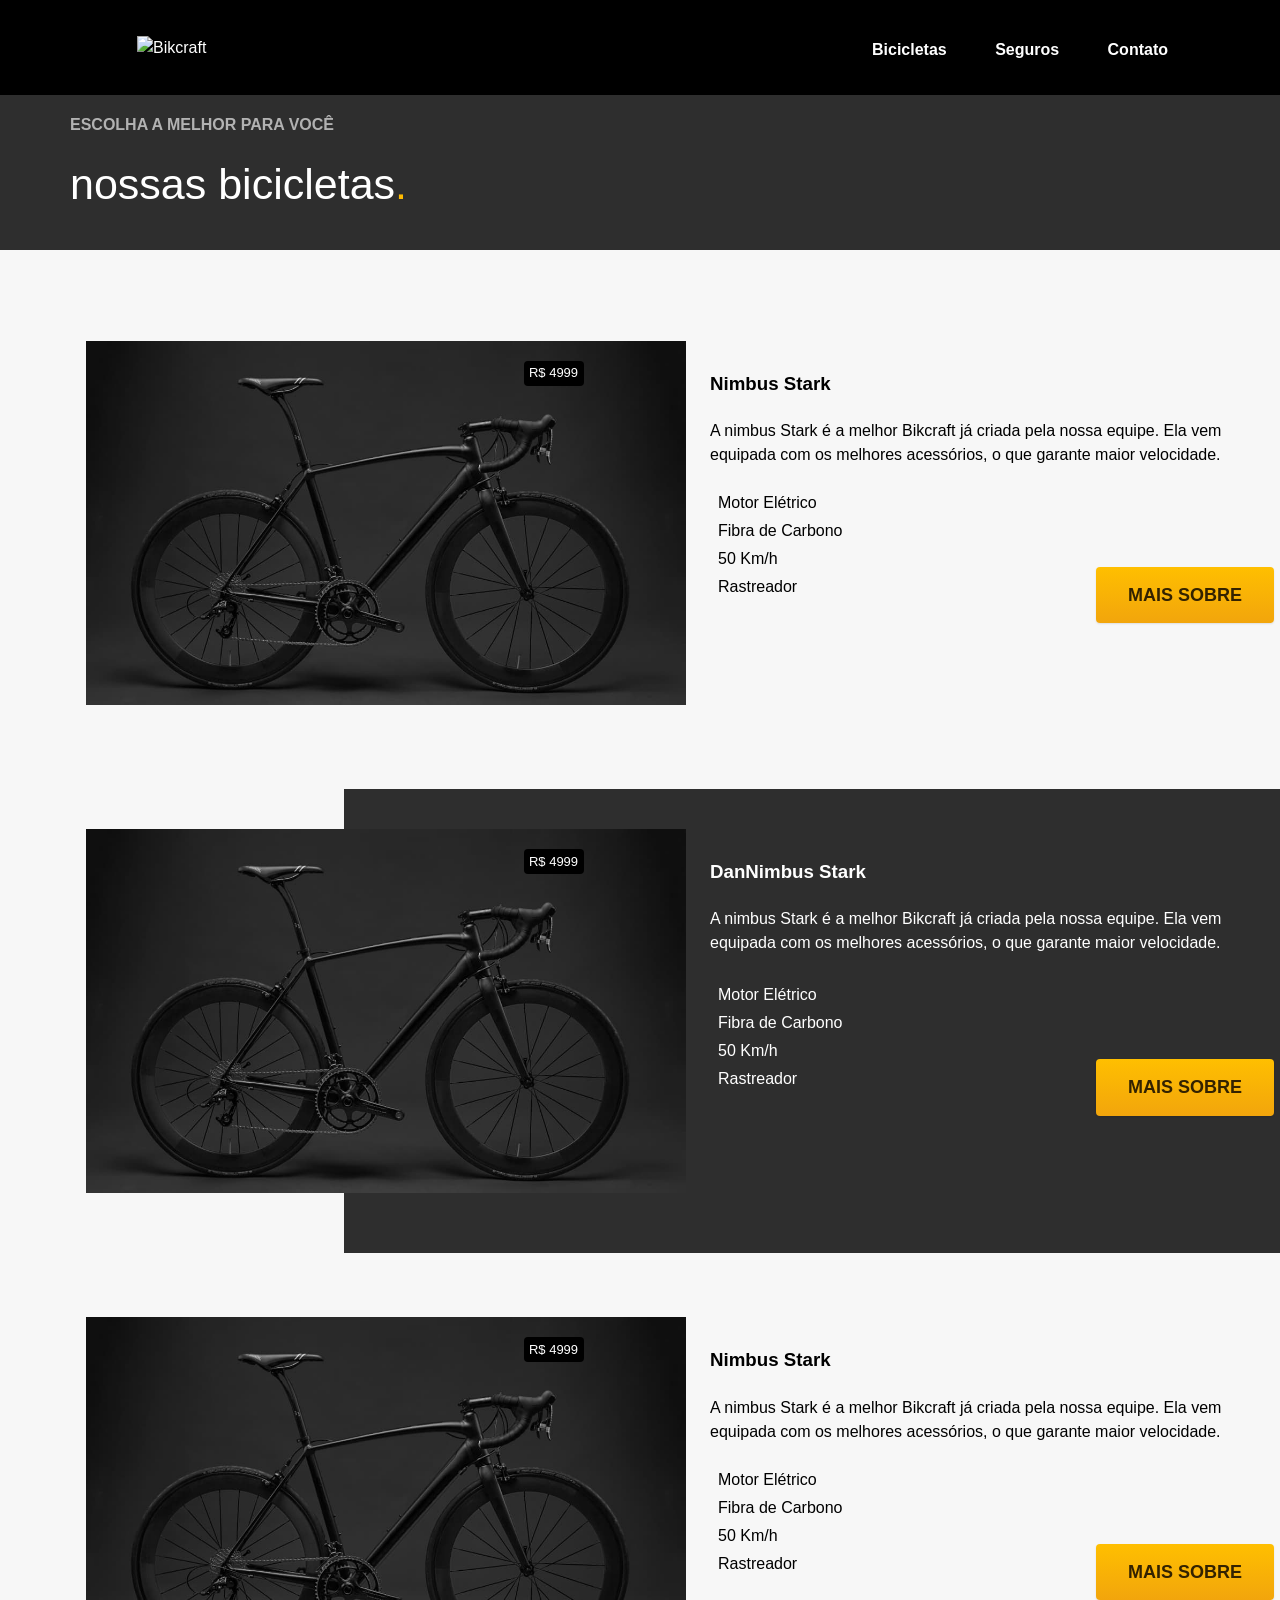
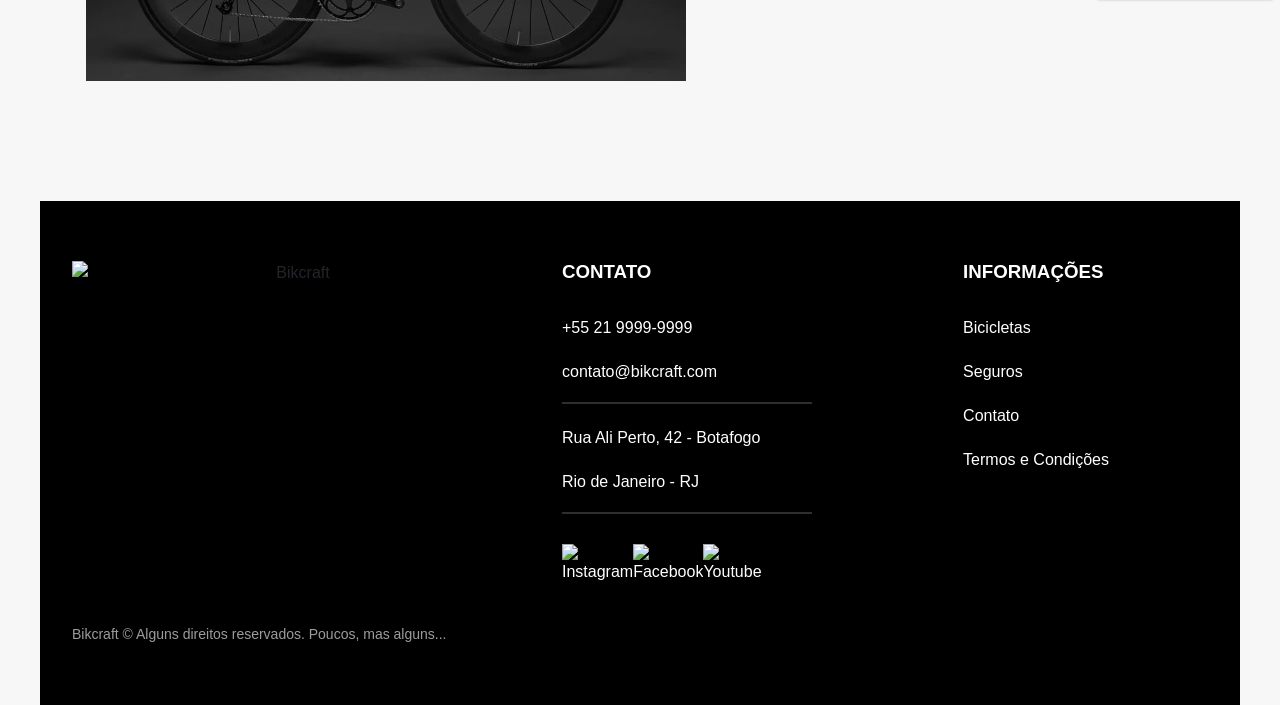
==== bicicletas.html @ af9d8664 "first commit" ====
<!DOCTYPE html>
<html lang="pt-br">

<head>
    <title>Bicicletas</title>

    <meta charset="utf-8">
    <meta name="viewport" content="width=device-width, initial-scale=1">
    <link href="https://cdn.jsdelivr.net/npm/bootstrap@5.3.0-alpha3/dist/css/bootstrap.min.css" rel="stylesheet"
        integrity="sha384-KK94CHFLLe+nY2dmCWGMq91rCGa5gtU4mk92HdvYe+M/SXH301p5ILy+dN9+nJOZ" crossorigin="anonymous">
    <link rel="stylesheet" href="assets/styles/bikcraft.css">
</head>



<body id="contato" class="body2">

    <div class="container containter-header">

        <header class="row header header-bg ">

            <div class="row col-6 logo col-sm-12 col-md-8 col-lg-4 header container-img">
                <a href="./">
                    <img class="logo col-sm-12 col-md-8 col-lg-4"
                        src="https://www.origamid.com/projetos/bikcraft/img/bikcraft.svg" alt="Bikcraft">
                </a>
            </div>

            <ul class="ul-header">
                <li><a href="./bicicletas.html">Bicicletas</a></li>
                <li><a href="#">Seguros</a></li>
                <li><a href="./contato.html">Contato</a></li>
            </ul>

        </header>
    </div>


    <main>
        <div class="container titulo-bg titulo-ttl container-bike">
            <section class="row">

                <div class="titulo col-4 containerTitle">

                    <p class="col-sm-12 col-md-4 col-lg-12 font-2-1-b cor5 text-init">ESCOLHA A MELHOR PARA VOCÊ</p>

                    <h1 class="font-1-xx1 cor-0">nossas bicicletas<span class="cor-p1">.</span></h1>

                </div>
            </section>
        </div>


        <div class="contato-container">

            <section class="bikes">

                <div class="images-products">
                    <img class="img.bike" src="./assets/images/nimbus.jpg" alt="">
                    <div class="price">R$ 4999</div>
                </div>

            </section>

            <section class="product-description">
                <div></div>
                <div class="desc">
                    <h3 class="h3-ttl">Nimbus Stark</h3>
                    <p class="description"> A nimbus Stark é a melhor Bikcraft já criada pela nossa equipe. Ela vem equipada com os melhores
                        acessórios, o que garante maior velocidade.</p>
                </div>

                <form class="sobre" action="">
                <ul class="font-2-m cor-5 col-10 itens">
                   
                    <li class="li-desc">Motor Elétrico</li>
                    <li class="li-desc">Fibra de Carbono</li>
                    <li class="li-desc">50 Km/h</li>
                    <li class="li-desc">Rastreador</li>
                </ul>
                </form>
                
                <button class="botao col-12 btn-sobre">MAIS SOBRE</button>
            </section>


        </div>


        <div class="contato-container">
        <div class="bicicletas-bg">
            <section class="bikes">
                        

                <div class="images-products">
                    <img class="img.bike" src="./assets/images/nimbus.jpg" alt="">
                    <div class="price">R$ 4999</div>
                </div>

            </section>

            <section class="product-description">

                <div></div>
                <div class="desc">
                    <h3 class="h3-ttl2">DanNimbus Stark</h3>
                    <p class="description2"> A nimbus Stark é a melhor Bikcraft já criada pela nossa equipe. Ela vem equipada com os melhores
                        acessórios, o que garante maior velocidade.</p>
                </div>

                <form class="sobre">
                <ul class="font-2-m cor-5 col-10 itens">
                   
                    <li class="">Motor Elétrico</li>
                    <li class="">Fibra de Carbono</li>
                    <li class="">50 Km/h</li>
                    <li class="">Rastreador</li>
                    
                </ul>
                </form>
                <button class="botao col-12 btn-sobre">MAIS SOBRE</button>
        
         </section>
    </div> 

        </div>


        <div class="contato-container">

            <section class="bikes">

                <div class="images-products">
                    <img class="img.bike" src="./assets/images/nimbus.jpg" alt="">
                    <div class="price">R$ 4999</div>
                </div>

            </section>

            <section class="product-description">
                <div></div>
                <div class="desc">
                    <h3 class="h3-ttl">Nimbus Stark</h3>
                    <p class="description"> A nimbus Stark é a melhor Bikcraft já criada pela nossa equipe. Ela vem equipada com os melhores
                        acessórios, o que garante maior velocidade.</p>
                </div>

                <form class="sobre" action="">
                <ul class="font-2-m cor-5 col-10 itens">
                   
                    <li class="li-desc">Motor Elétrico</li>
                    <li class="li-desc">Fibra de Carbono</li>
                    <li class="li-desc">50 Km/h</li>
                    <li class="li-desc">Rastreador</li>
                </ul>
                </form>
                
                <button class="botao col-12 btn-sobre">MAIS SOBRE</button>
            </section>


        </div>



    </main>

    <footer class="footer-bg container text-center">
        <div class="footer row align-items-start ">

            <div class="col logo-footer">
                <img src="https://www.origamid.com/projetos/bikcraft/img/bikcraft.svg" alt="Bikcraft">
            </div>

            <div class="footer-contato col-8">
                <h3 class="font-2-l-b cor-0 col-1">CONTATO</h3>
                <ul class="font-2-m cor-5 col-10 contatos">
                    <li class="li-footer"><a href="tel:+552199999999" class="a-footer">+55 21 9999-9999</a></li>
                    <li class="li-footer"><a href="mailto:contato@bikcraft.com"
                            class="a-footer">contato@bikcraft.com</a></li>
                    <section class="separador"></section>
                    <li class="a-footer">Rua Ali Perto, 42 - Botafogo</li>
                    <li class="li-footer a-footer">Rio de Janeiro - RJ</li>
                    <section class="separador"></section>
                </ul>


                <div class="footer-redes">

                    <a href="./">
                        <img src="https://www.origamid.com/projetos/bikcraft/img/redes/instagram-p.svg" alt="Instagram">
                    </a>
                    <a href="./">
                        <img src="https://www.origamid.com/projetos/bikcraft/img/redes/facebook-p.svg" alt="Facebook">
                    </a>
                    <a href="./">
                        <img src="https://www.origamid.com/projetos/bikcraft/img/redes/youtube-p.svg" alt="Youtube">
                    </a>
                </div>

            </div>


            <div class="footer-informacoes col-8">
                <h3 class="font-2-l-b cor-0 col-1">INFORMAÇÕES</h3>
                <nav>
                    <ul class="font-1-m cor-5 ul-vert contatos">
                        <li class="li-footer"><a href="./bicicletas.html" class="a-footer">Bicicletas</a></li>
                        <li class="li-footer"><a href="./seguros.html" class="a-footer">Seguros</a></li>
                        <li class="li-footer"><a href="./contato.html" class="a-footer">Contato</a></li>
                        <li class="li-footer"><a href="./termos.html" class="a-footer">Termos e Condições</a></li>
                    </ul>
                </nav>
            </div>
            <p class="footer-copy font-2-m cor-6">Bikcraft © Alguns direitos reservados. Poucos, mas alguns...</p>
        </div>
    </footer>


    <script src="https://cdn.jsdelivr.net/npm/bootstrap@5.3.0-alpha3/dist/js/bootstrap.bundle.min.js"
        integrity="sha384-ENjdO4Dr2bkBIFxQpeoTz1HIcje39Wm4jDKdf19U8gI4ddQ3GYNS7NTKfAdVQSZe"
        crossorigin="anonymous"></script>
</body>
<script src="./assets/scripts/main.js"></script>

</html>
---- assets/styles/bikcraft.css ----
:root {
    --black: #000;
    --text-1: #fff;
    --text-2: #b2b2b2;
    --btn-background-color-1: #FBB803;
    --btn-color-1: #000;
    --cor-0: #ffffff;
    --cor-1: #f7f7f7;
    --cor-2: #ededed;
    --cor-3: #dedede;
    --cor-4: #cccccc;
    --cor-5: #b2b2b2;
    --cor-6: #9c9c9c;
    --cor-7: #717171;
    --cor-8: #595959;
    --cor-9: #404040;
    --cor-10: #2e2e2e;
    --cor-11: #111111;
    --cor-12: #000000;
    --cor-p1: #ffbb00;
    --cor-p2: #e4a30b;
    --cor-p3: #a66f00;
    --cor-p4: #664400;
    --cor-p5: #332200;

}

 
* {
    box-sizing: border-box;
    font-family: 'Inter', sans-serif;
    margin: 0;
}

body {
    display: flexbox;
    justify-content: center;
    box-sizing: border-box;
    margin: none;
    padding: none;
    background: linear-gradient(var(--cor-10) 600px, var(--cor-1) 0px);
}

.body2 {
    display: flexbox;
    justify-content: center;
    box-sizing: border-box;
    margin: none;
    padding: none;
    background: linear-gradient(var(--cor-10) 250px, var(--cor-1) 0px);

}


h1, h2, h3, h4, h5, h6, span, p {
    color: var(--text-1);
}

h1 {
    margin-block-end: 0 !important;
    margin-block-start: 0 !important;
    font-size: 43px;
}

h2 {
    display: block;
    font-size: 1.5rem;
    margin-block-start: 0.83em;
    margin-block-end: 0.83em;
    margin-inline-start: 0px;
    margin-inline-end: 0px;
    font-weight: bold;
    color: var(--text-1) !important;
}

h3 {
    display: block;
    font-size: 1.17rem !important;
    margin-block-start: 1em;
    margin-block-end: 1em;
    margin-inline-start: 0px;
    margin-inline-end: 0px;
        font-weight: bold;
}

h6 {
    font-size: 16px;
    margin-block-start: 0 !important;
    margin-top: 16px !important;
    margin-bottom: 20px;
    line-height: 22px;
}

p {
    display: block;
    margin-block-start: 1em;
    margin-block-end: 1em;
    margin-inline-start: 0px;
    margin-inline-end: 0px;
}
/* 
.font-1-xxl {
    
     color: var(--black) !important;
     font: 600 4rem/1.125 "Poppins", sans-serif !important;
    } */

.container {
   /*  display: block; */
    justify-content: space-between;
   /*   background-color: var(--black); */
    box-sizing: border-box;
    max-width: 1200px;
/*     padding-left: 20px;
    padding-right: 20px; */
/*     margin-left: 5px !important;
    margin-right: 5px !important; */
  /*    border: solid 1px pink; */
/*      border: solid 1px red; */
}

.container-img {
    background-color: var(--black);
    box-sizing: border-box;
    max-width: 0;
    padding-left: 20px;
    padding-right: 20px;
    margin-left: 5px !important;
    margin-right: 5px !important;
 /*     border: solid 1px pink; */
    
}

.header-bg {
    display: flex !important;
    width: 100vw !important;
    background-color: var(--color-12);
   
}

.containter-header {
    display: flex;
    justify-content: space-between;
    max-width: 100vw !important;
    margin-right: none;
}


header {
    display: block !important;
    flex-wrap: wrap;
    gap: 20px;
    justify-content: space-between;
    align-items: center;
    background-color: var(--black) !important;
    height: 95px;
    padding: 20px 0 20px 0 !important;
    max-width: 100vw !important;
}


img {
    display: block !important;
    justify-content: left;
    max-width: 100%;
    height: auto;
    margin: none;
    padding: 0;

}

.logo {
    margin-left: 100px;
}

.ul-header {
    display: flex;
    flex-direction: inline;
    justify-content: space-between;
    width: 320px;
    margin-right: 100px;
    font-weight: bold;
}



ul {
    display: flex;
    flex-direction: row;
    width: 320px;
    margin-right: 10px;
}

li {    
    list-style-type: none;
    font-size: 16px;
    cursor: pointer; 
    font-weight: none;   
    color: var(--text-1);  
/*     border: 1px solid red; */
    margin: 4px 0 0 0;
}

a {
    text-decoration: none;
    color: var(--text-1);
    font-weight: none;
}

.text-muted {
    color: var(--text-2);
}



.btn-active {
    background-color: var(--btn-background-color-1);
    cursor: pointer;
    color: var(--black);
    width: 180px;
    height: 44px;
    border: none;
    border-radius: 4px;
    font-weight: 600;
    text-transform: uppercase;
    box-shadow: 0 1px 2px rgba(0, 0, 0, 0.1);
    font-size: 1rem;
}

.content {
    display: flex;
    flex-direction: row;
    justify-content: space-between;
    margin-top: 20px;
}

.col-6 {
    max-width: 440px;    
}

.p-t-120 {
    padding-top: 120px;
}


.text-yellow {
    color: var(--btn-background-color-1);
}

.img-banner {
    width: 440px;
    z-index: 5;
    position: relative;
}

.abs {
    position: absolute;
    bottom: 30px;
    right: 30px;
    z-index: 6;
}


.containerTitle {
    display: block !important; 
     box-sizing: border-box;
    padding: 0 0vw;
    margin-left: 30px !important;
   
}


.text-init {
    display: flex !important;
    justify-content: column !important;

    padding: 2vh 0;
    color: var(--cor-5);
    font-weight: bold;
    
  
}

.titulo p {
    margin-bottom: 4px;
}



.contato-container {
    display:flex;
    justify-content: center;
    width: 100%;
    margin-top: 24px !important;
    padding: 0;
    
}

section {
    
 /*    border: 1px solid red; */
    display: block;
}

.dados {
    display: flex;
    justify-content: space-between;
    
}

.contato-dados {
    display: block;
    justify-content: center;
    margin-left: 2vw;
    width: 380px;
    border-radius: 5px 0 0 5px;
    background: var(--cor-12) url(../../img/dec/bottom-left.svg) no-repeat bottom 20px left 20px;
    padding: 00px;
    box-shadow: 0 1px 2px rgba(0, 0, 0, 0.1);
    
}

.contato-dados h2 {
    
    margin-bottom: 60px;
}


.contato-endereco {
    width: 60%;
    margin-bottom: 32px;
    padding-left: 28px;
    background: url(../../img/icones/local.svg) no-repeat 0px 2px;
}

/* .contato-endereco p {
    margin-bottom: 8px;
} */

.contato-redes {
    display: flex;
    gap: 32px;
    padding-left: 28px;
    margin-top: 36px;
}

.contato-formulario {
    display: block;
    justify-content: center;
    margin: 0 30px 0 0 ;
/*     float: right; */

    width: 800px;
   
    border-radius: 0 5px 5px 0;
    background: var(--cor-0) url(../../img/dec/bottom-right.svg) no-repeat bottom 20px right 20px;
}

.contato-dados, .contato-formulario {
    padding: 60px;
    box-shadow: 0 1px 2px rgba(0, 0, 0, 0.1);
}

/* .form label {
    display: block;
    font: 400 1rem/1.5 "Poppins", sans-serif;
    margin-bottom: 4px;
} */

label {
    cursor: default;
}

.form {
    display: grid;
    grid-template-columns: 1fr 1fr;
    gap: 20px;
}
.form input[type="text"], .form input[type="email"], .form textarea {
    font: 400 1rem/1.5 "Roboto", sans-serif;
    background: var(--cor-1);
    border: 1px solid var(--cor-2);
    padding: 12px;
    border-radius: 4px;
    width: 100%;
    box-sizing: border-box;
    display: block;
    margin: 12px 0 12px 0;
}

.input2 {
    display: grid;
    justify-content: column;
    width: 100%;
    font: 400 1rem/1.5 "Roboto", sans-serif;
    background: var(--cor-1);
    border: 1px solid var(--cor-2);
    padding: 12px;
    border-radius: 4px;
    margin: 12px 0 12px 0;
}

.input3 {
    display: grid;
    justify-content: column;
    width: 100%;
    font: 400 1rem/1.5 "Roboto", sans-serif;
    background: var(--cor-1);
    border: 1px solid var(--cor-2);
    padding: 12px;
    border-radius: 4px;
    margin: 12px 0 12px 0;
}

.input-short {
    display: grid;
    justify-content: inline-block;
}

.input-long {
    display: block;
    width: 100%;
}

.input-line {
    display: block;
}


/* .input-email {
    display: inline-block;
    width: 580px;
    position: absolute;
} */

/* .email-input {

}

.input-message {
    display: inline-block;
}
 */

/* input {
    writing-mode: horizontal-tb !important;
    text-rendering: auto;
    color: fieldtext;
    letter-spacing: normal;
    word-spacing: normal;
    line-height: normal;
    text-transform: none;
    text-indent: 0px;
    text-shadow: none;
    display: inline-block;
    text-align: start;
    appearance: auto;
    -webkit-rtl-ordering: logical;
    cursor: text;
    background-color: field;
    margin: 0em;
    padding: 1px 2px;
    border-width: 2px;
    border-style: inset;
    border-color: -internal-light-dark(rgb(118, 118, 118), rgb(133, 133, 133));
    border-image: initial;
} */

/* .form label {
    display: block;
    font: 400 1rem/1.5 "Poppins", sans-serif;
    margin-bottom: 4px;
} */

.form .col-2 {
    grid-column: span 2;
}

.botao {
    display: inline-block;
    padding: 16px 32px;
    background: linear-gradient(#ffbf00, #f2a50c);
    border-radius: 4px;
    box-shadow: 0 1px 2px rgba(0, 0, 0, 0.1);
    text-transform: uppercase;
    color: var(--cor-p5);
    font: 600 1.125rem/1.35 "Poppins", sans-serif;
    max-width: max-content;
    border: none;
    cursor: pointer;
    margin-top: 24px;
}


.container-lojas {

    
    width: 100vw;
    background-color: white;
}

.titulo2{
    margin: 20px;
}

.lojas {
    display: grid;
    grid-template-columns: 1fr 1fr;
    gap: 0 40px;
    padding-top: 120px;
    padding-bottom: 120px;
}

.lojas h2 {
    grid-column: 1/-1;
    margin-bottom: 60px;
}

.info-loja{
    color: var(--cor-11);
}

.lojas-item {
    border-radius: 4px;
    background: var(--cor-0);
    box-shadow: 0 1px 2px rgba(0, 0, 0, 0.1);
    margin: 0 20px;

}

.lojas img {
    border-radius: 4px 4px 0 0;
}


.lojas-conteudo {
    display: grid;
    grid-template-columns: 1fr 1fr;
    gap: 32px 16px;
    padding: 32px;
}

.lojas-conteudo h3, .lojas-tempo, .loja-dados {
    grid-column: 1/-1;
    color: var(--cor-11);
}

h1, h2, h3, h4, ul, p, blockquote, dd {
    margin: 0px;
}

.lojas-dados {
    display: grid;
    gap: 8px;
    border-left: 2px solid var(--cor-2);
    padding-left: 12px;
    color: var(--cor-8);
}

.lojas-tempo {
    display: flex;
    align-items: center;
    gap: 8px;
}

.lojas-item {
    border-radius: 4px;
    background: var(--cor-0);
    box-shadow: 0 1px 2px rgba(0, 0, 0, 0.1);
}

address {
    display: block;
    font-style: italic;
}

.contato-meios a {
    display: block;
    max-width: max-content;
    margin-bottom: 8px;
    padding-left: 28px;
}

.cor-p1 {
    color: var(--cor-p1);
}


.font-2-s {
    font: 400 1rem/1.5 "Roboto", sans-serif;
    color: var(--black) !important;
}
















.footer {
    display: grid;
    grid-template-columns: 3fr 5fr 4fr;
    gap: 40px;
    padding-top: 60px;
    padding-bottom: 60px;
    margin-top: 60px;
}

.footer-bg {
    background-color: var(--cor-12);
}

.footer-contato, .ul-vert, .footer-informacoes {
    display: flex;
    flex-direction: column;
 
}

.contatos {
    display: flex;
    flex-direction: column;
    justify-content: left;
    padding-top: 12px;
    padding-left: 0px;
    padding-bottom: 12px;
    margin: 0;
    max-width: 180px;

}

.footer-redes {
    display: flex;
    justify-content: space-between;
    width: 175px;
}

.li-footer {
    margin: 20px 0 0 0;
    padding: 0px;

}

.a-footer {
    display: flex;
    justify-content: left;
    align-items: left;
    width: 230px;
}

.separador {
    width: 250px;
    height: 2px;
    background-color: var(--cor-10);
    margin: 18px 0;
}

.footer-copy {
    display: flex;
    width: 450px;
    margin-left: 20px;

/*         grid-column: 1/-1;
        margin-top: 40px; */

    color: var(--cor-6);
    font-size: 14px;

    }

.logo-footer {
    margin-left: 20px;
}





.product-description {
    display: grid;

    grid-template-columns: 1fr 1fr;
    justify-content: column;
    align-content: start;
/*     border: 1px solid pink; */
    height: 300px;
    margin: 60px 120px 0 0;
}

.bikes {
    display: flex;
    grid-template-columns: 1fr 1fr;
    gap: 40px;
    padding-top: 40px;
    padding-bottom: 60px;
    justify-content: column;

/*     display: flex;
    align-items: center;
    margin-bottom: 60px; */
 /*    justify-content: space-between; */
/*  border: solid 1px red;
 */
}

.desc {


 /*    justify-content: space-between; */
/*  border: solid 1px red;  */
}

.images-products {
    display: flex;
    justify-content: center;
    width: 600px;
    margin-left: 150px;


}



img.bike {
    display: flex;
    justify-content: center;

    position: relative;
}

.price {
    display: flex;
    position: absolute;
    justify-content: center;  
    align-items: center;  
    width: 60px;
    height: 25px;
    background-color: var(--black);
    color: var(--text1);
    margin-top: 20px;
    margin-left: 335px;
    border-radius: 4px;
    color: var(--text-1);
    font-size: 13px;
    

}

.itens{
    display: grid;
    justify-content: column;
    align-items: column;
/*     border: solid 1px yellow; */ 
    width: 600px;
    position: absolute;
    color: var(--black) !important;
}

.description {
    display: flex;
    width: 40vw;
    margin: 24px 0px 24px 24px;
/*     border: solid 1px red; */
    color: var(--black) !important;
    margin-bottom: 20px;
}

.h3-ttl {
    display: flex;
    width: 40vw;
    margin: 12px 0 6px 24px;
    color: var(--black) !important;
}

.description2 {
    display: flex;
    width: 40vw;
    margin: 24px 0px 24px 24px;
/*     border: solid 1px red; */
    color: var(--text-1) !important;
}

.h3-ttl2 {
    display: flex;
    width: 40vw;
    margin: 12px 0 6px 24px;
    color: var(--text-1) !important;
}

.li-desc {
    display: block;
/*     border: solid 1px blue; */
    margin: 4px 0 0 0;
    width: 200px;
    color: var(--black) !important;
},


.sobre {
    display: flex;
    justify-content: column;
    margin-top: 140px;

}

.btn-sobre {
    display: flex;
    flex-direction: row;
    justify-content: flex-end;
    margin-left: 410px;
    margin-top: 80px;

    position: relative;
}

.container-bike {
    margin-bottom: 90px;
    

}

.bicicletas-bg {
    display: flex;
    background: linear-gradient(to left, var(--cor-10)   1000px, var(--cor-1) 0px);
}
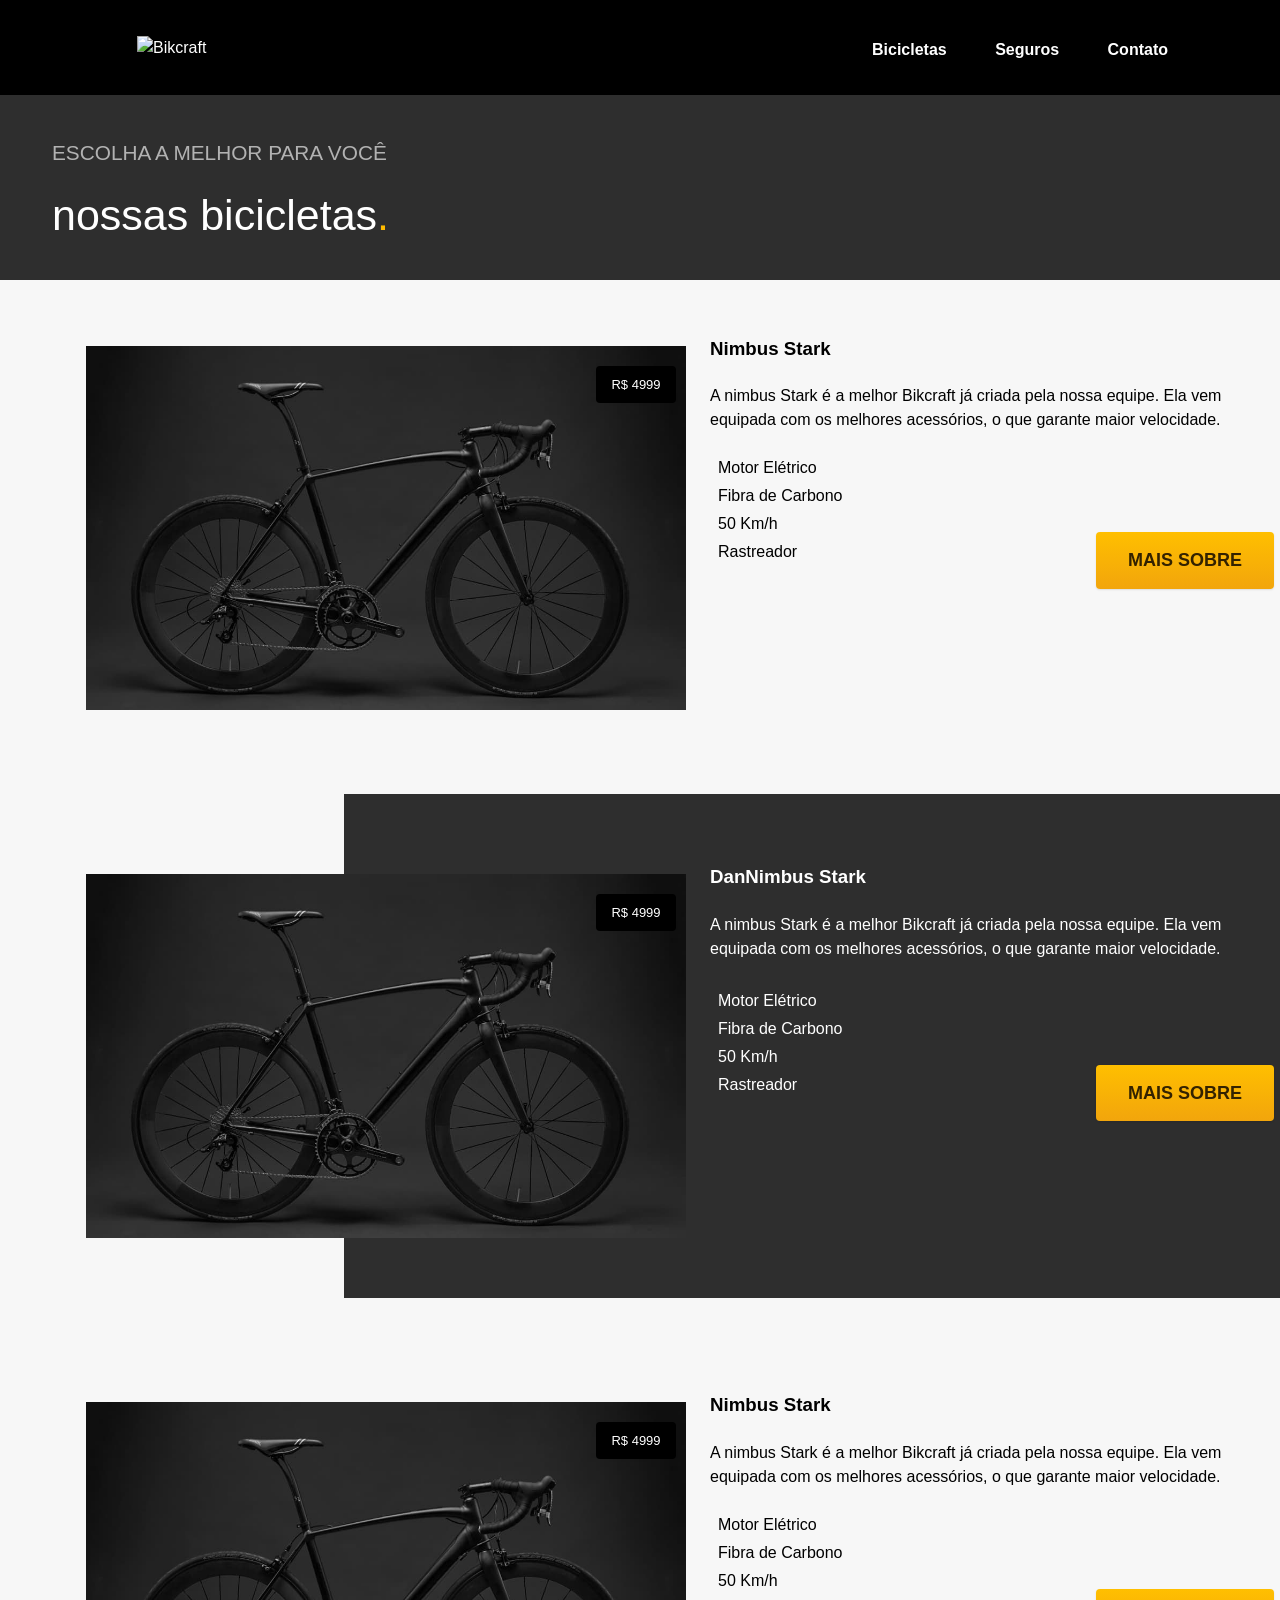
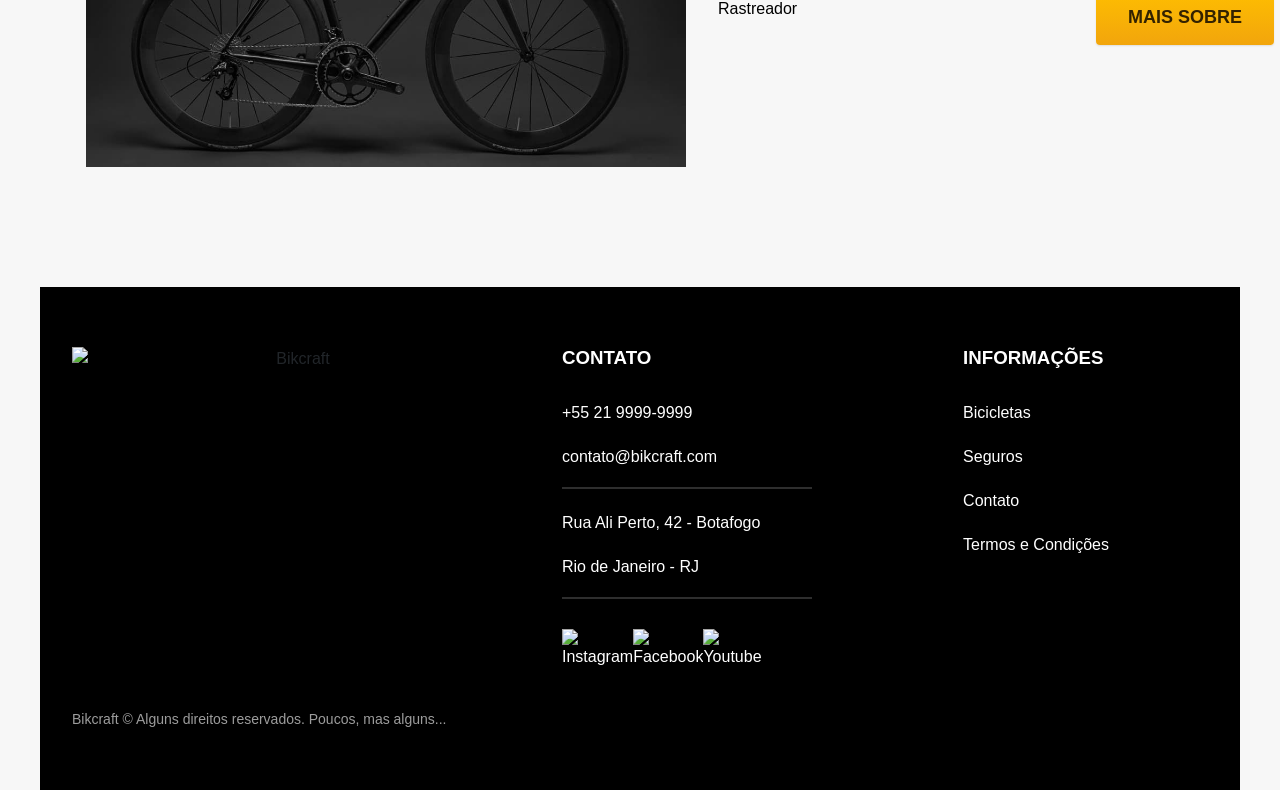
==== commit c6ab1f80: "2nd commit" ====
--- a/bicicletas.html
+++ b/bicicletas.html
@@ -37,7 +37,7 @@
 
 
     <main>
-        <div class="container titulo-bg titulo-ttl container-bike">
+        <div class="container">
             <section class="row">
 
                 <div class="titulo col-4 containerTitle">
--- a/assets/styles/bikcraft.css
+++ b/assets/styles/bikcraft.css
@@ -49,7 +49,7 @@
     box-sizing: border-box;
     margin: none;
     padding: none;
-    background: linear-gradient(var(--cor-10) 250px, var(--cor-1) 0px);
+    background: linear-gradient(var(--cor-10) 280px, var(--cor-1) 0px);
 
 }
 
@@ -137,6 +137,7 @@
     display: flex !important;
     width: 100vw !important;
     background-color: var(--color-12);
+    
    
 }
 
@@ -145,7 +146,9 @@
     justify-content: space-between;
     max-width: 100vw !important;
     margin-right: none;
-}
+    
+}
+
 
 
 header {
@@ -234,6 +237,7 @@
     flex-direction: row;
     justify-content: space-between;
     margin-top: 20px;
+    
 }
 
 .col-6 {
@@ -265,10 +269,12 @@
 
 .containerTitle {
     display: block !important; 
-     box-sizing: border-box;
-    padding: 0 0vw;
-    margin-left: 30px !important;
-   
+
+    margin: 24px 0px 0px 0px !important;
+    font-size: 1.3rem;
+
+
+
 }
 
 
@@ -278,7 +284,7 @@
 
     padding: 2vh 0;
     color: var(--cor-5);
-    font-weight: bold;
+    font-weight: none;
     
   
 }
@@ -286,7 +292,6 @@
 .titulo p {
     margin-bottom: 4px;
 }
-
 
 
 .contato-container {
@@ -503,6 +508,7 @@
 
 .titulo2{
     margin: 20px;
+    
 }
 
 .lojas {
@@ -701,9 +707,10 @@
     display: flex;
     grid-template-columns: 1fr 1fr;
     gap: 40px;
-    padding-top: 40px;
+    padding-top: 80px;
     padding-bottom: 60px;
     justify-content: column;
+    
 
 /*     display: flex;
     align-items: center;
@@ -713,12 +720,7 @@
  */
 }
 
-.desc {
-
-
- /*    justify-content: space-between; */
-/*  border: solid 1px red;  */
-}
+
 
 .images-products {
     display: flex;
@@ -743,12 +745,12 @@
     position: absolute;
     justify-content: center;  
     align-items: center;  
-    width: 60px;
-    height: 25px;
+    width: 80px;
+    height: 37px;
     background-color: var(--black);
     color: var(--text1);
     margin-top: 20px;
-    margin-left: 335px;
+    margin-left: 500px;
     border-radius: 4px;
     color: var(--text-1);
     font-size: 13px;
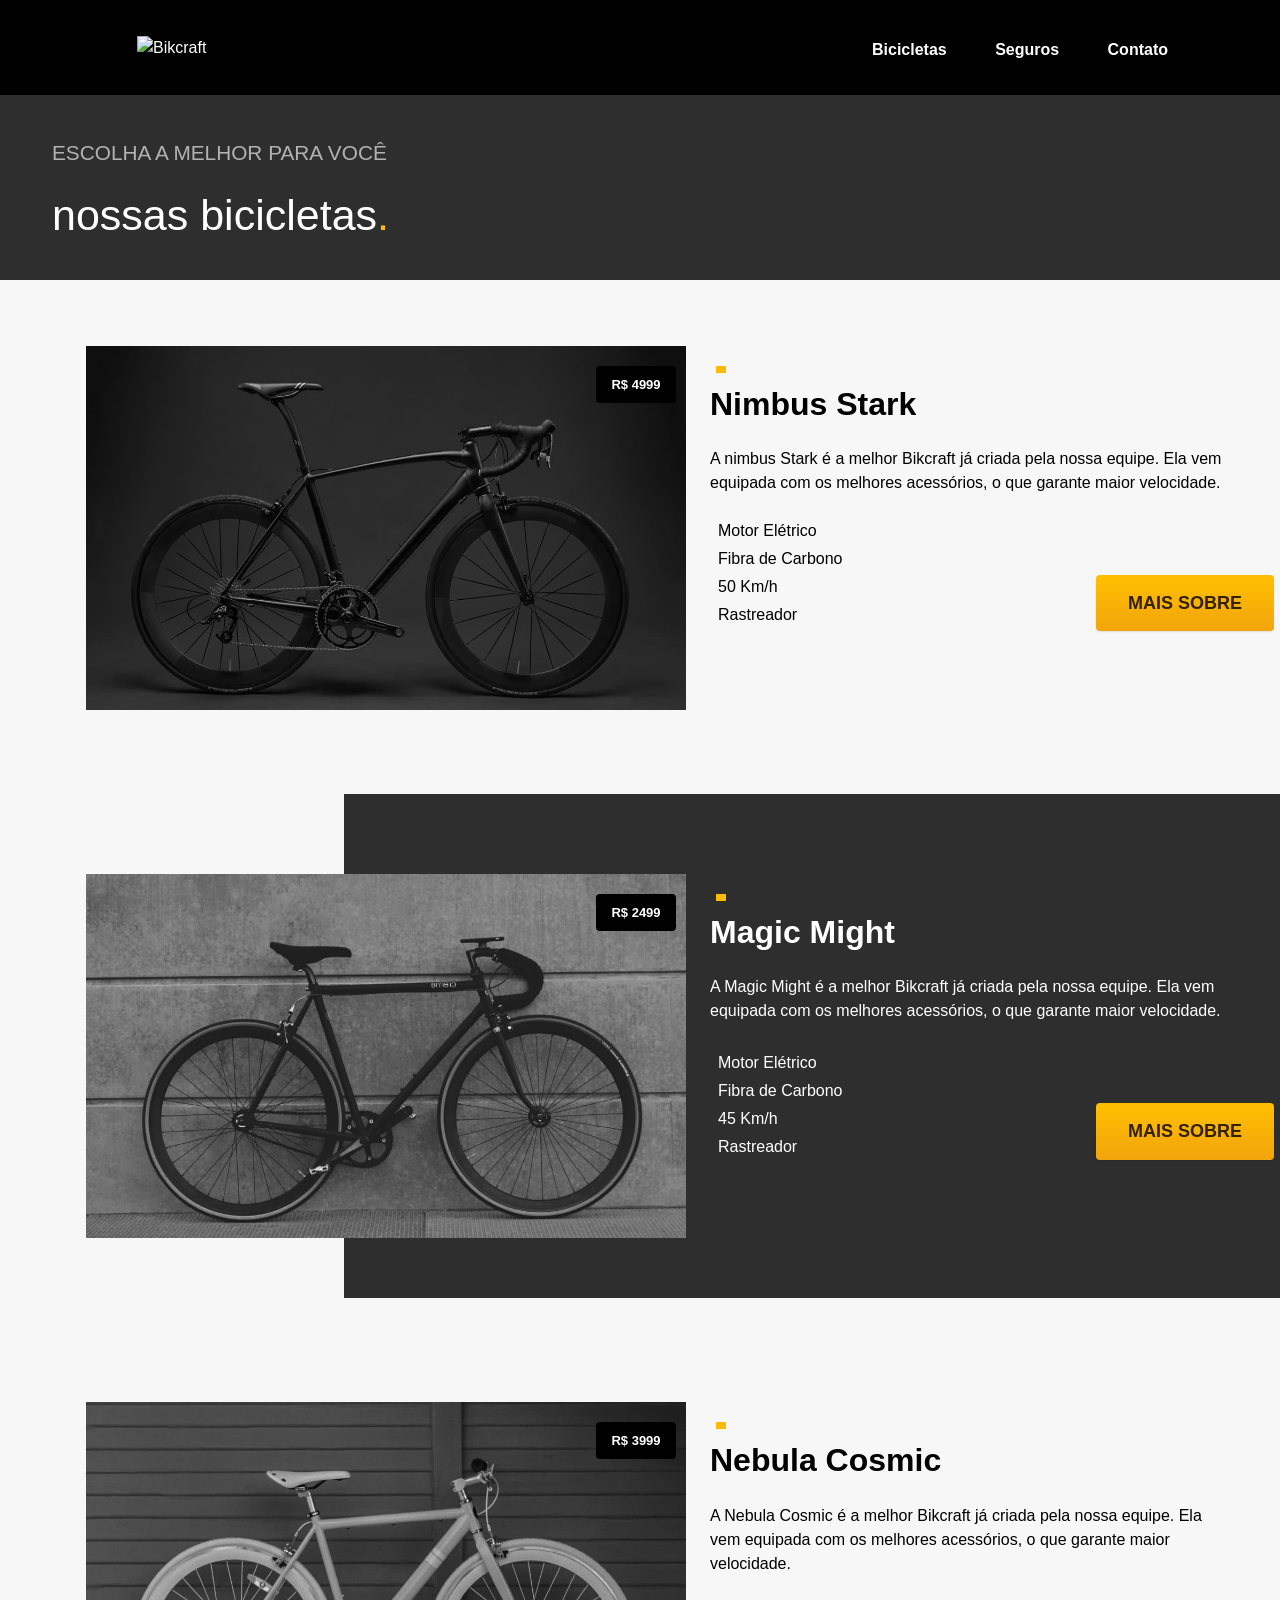
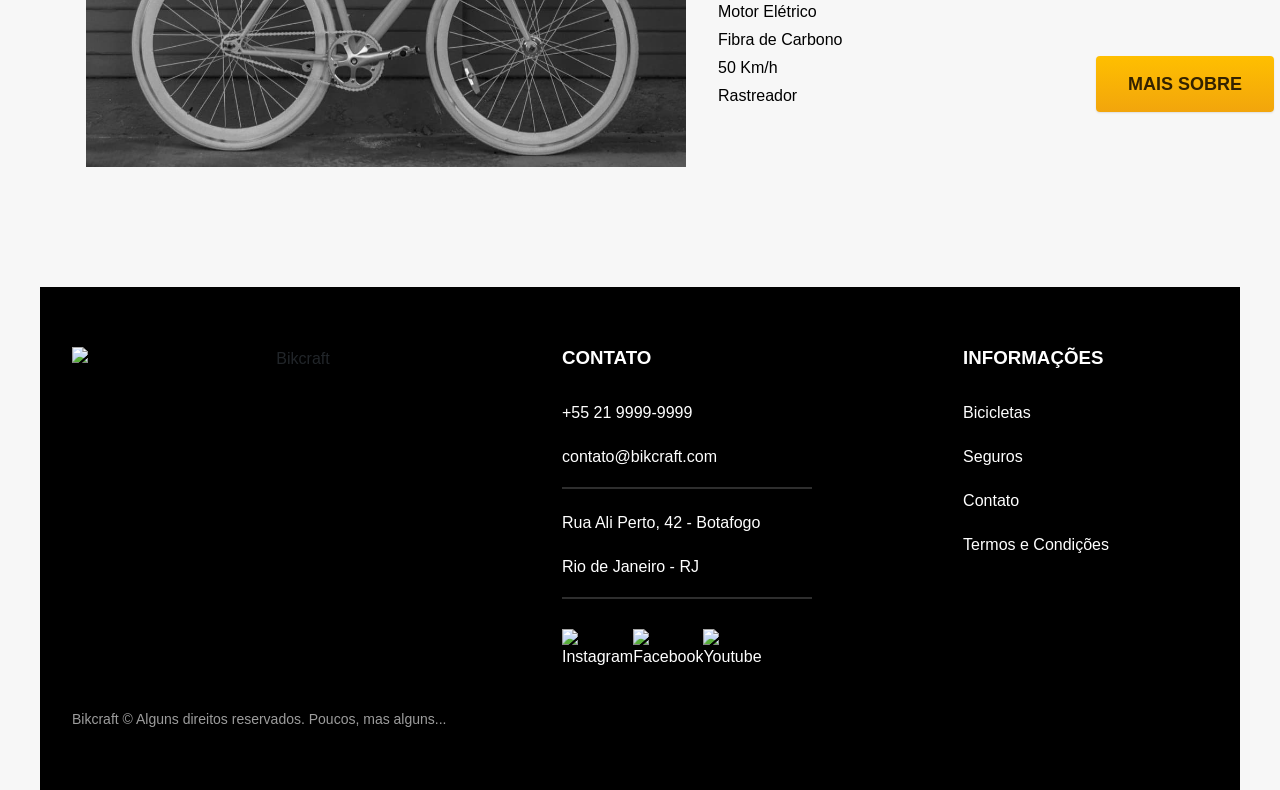
==== commit 9b0a336b: "att" ====
--- a/bicicletas.html
+++ b/bicicletas.html
@@ -9,6 +9,7 @@
     <link href="https://cdn.jsdelivr.net/npm/bootstrap@5.3.0-alpha3/dist/css/bootstrap.min.css" rel="stylesheet"
         integrity="sha384-KK94CHFLLe+nY2dmCWGMq91rCGa5gtU4mk92HdvYe+M/SXH301p5ILy+dN9+nJOZ" crossorigin="anonymous">
     <link rel="stylesheet" href="assets/styles/bikcraft.css">
+    
 </head>
 
 
@@ -18,6 +19,8 @@
     <div class="container containter-header">
 
         <header class="row header header-bg ">
+
+    
 
             <div class="row col-6 logo col-sm-12 col-md-8 col-lg-4 header container-img">
                 <a href="./">
@@ -63,7 +66,7 @@
             </section>
 
             <section class="product-description">
-                <div></div>
+                <div class="dot"></div>
                 <div class="desc">
                     <h3 class="h3-ttl">Nimbus Stark</h3>
                     <p class="description"> A nimbus Stark é a melhor Bikcraft já criada pela nossa equipe. Ela vem equipada com os melhores
@@ -80,7 +83,7 @@
                 </ul>
                 </form>
                 
-                <button class="botao col-12 btn-sobre">MAIS SOBRE</button>
+                <button class="botao col-12 btn-sobre" onclick="sobre(1)">MAIS SOBRE</button>
             </section>
 
 
@@ -93,19 +96,18 @@
                         
 
                 <div class="images-products">
-                    <img class="img.bike" src="./assets/images/nimbus.jpg" alt="">
-                    <div class="price">R$ 4999</div>
+                    <img class="img.bike" src="./assets/images/magic.jpg" alt="">
+                    <div class="price">R$ 2499</div>
                 </div>
 
             </section>
 
             <section class="product-description">
 
-                <div></div>
+                <div class="dot"></div>
                 <div class="desc">
-                    <h3 class="h3-ttl2">DanNimbus Stark</h3>
-                    <p class="description2"> A nimbus Stark é a melhor Bikcraft já criada pela nossa equipe. Ela vem equipada com os melhores
-                        acessórios, o que garante maior velocidade.</p>
+                    <h3 class="h3-ttl2">Magic Might</h3>
+                    <p class="description2"> A Magic Might é a melhor Bikcraft já criada pela nossa equipe. Ela vem equipada com os melhores acessórios, o que garante maior velocidade.</p>
                 </div>
 
                 <form class="sobre">
@@ -113,12 +115,12 @@
                    
                     <li class="">Motor Elétrico</li>
                     <li class="">Fibra de Carbono</li>
-                    <li class="">50 Km/h</li>
+                    <li class="">45 Km/h</li>
                     <li class="">Rastreador</li>
                     
                 </ul>
                 </form>
-                <button class="botao col-12 btn-sobre">MAIS SOBRE</button>
+                <button class="botao col-12 btn-sobre" onclick="sobre(2)">MAIS SOBRE</button>
         
          </section>
     </div> 
@@ -131,18 +133,17 @@
             <section class="bikes">
 
                 <div class="images-products">
-                    <img class="img.bike" src="./assets/images/nimbus.jpg" alt="">
-                    <div class="price">R$ 4999</div>
+                    <img class="img.bike" src="./assets/images/nebula.jpg" alt="">
+                    <div class="price">R$ 3999</div>
                 </div>
 
             </section>
 
             <section class="product-description">
-                <div></div>
+                <div class="dot"></div>
                 <div class="desc">
-                    <h3 class="h3-ttl">Nimbus Stark</h3>
-                    <p class="description"> A nimbus Stark é a melhor Bikcraft já criada pela nossa equipe. Ela vem equipada com os melhores
-                        acessórios, o que garante maior velocidade.</p>
+                    <h3 class="h3-ttl">Nebula Cosmic</h3>
+                    <p class="description"> A Nebula Cosmic é a melhor Bikcraft já criada pela nossa equipe. Ela vem equipada com os melhores acessórios, o que garante maior velocidade.</p>
                 </div>
 
                 <form class="sobre" action="">
@@ -155,7 +156,7 @@
                 </ul>
                 </form>
                 
-                <button class="botao col-12 btn-sobre">MAIS SOBRE</button>
+                <button class="botao col-12 btn-sobre" onclick="sobre(3)">MAIS SOBRE</button>
             </section>
 
 
--- a/assets/styles/bikcraft.css
+++ b/assets/styles/bikcraft.css
@@ -100,25 +100,12 @@
     margin-inline-start: 0px;
     margin-inline-end: 0px;
 }
-/* 
-.font-1-xxl {
-    
-     color: var(--black) !important;
-     font: 600 4rem/1.125 "Poppins", sans-serif !important;
-    } */
+
 
 .container {
-   /*  display: block; */
-    justify-content: space-between;
-   /*   background-color: var(--black); */
+    justify-content: space-between;
     box-sizing: border-box;
     max-width: 1200px;
-/*     padding-left: 20px;
-    padding-right: 20px; */
-/*     margin-left: 5px !important;
-    margin-right: 5px !important; */
-  /*    border: solid 1px pink; */
-/*      border: solid 1px red; */
 }
 
 .container-img {
@@ -149,8 +136,6 @@
     
 }
 
-
-
 header {
     display: block !important;
     flex-wrap: wrap;
@@ -163,16 +148,59 @@
     max-width: 100vw !important;
 }
 
+address {
+    display: flex;
+    justify-content: space-between;
+    position: relative;
+}
+
 
 img {
-    display: block !important;
-    justify-content: left;
+    display: flex !important;
+    justify-content: space-between;
     max-width: 100%;
     height: auto;
     margin: none;
     padding: 0;
-
-}
+}
+
+.img2 {
+    display: flex !important;
+    justify-content: space-between;
+    max-width: 100%;
+    height: auto;
+    margin: none;
+    padding: 0;
+    position: absolute;
+}
+
+.img3 {
+    display: flex !important;
+    justify-content: space-between;
+    max-width: 100%;
+    height: auto;
+    margin: none;
+    padding: 0;
+    position: absolute;
+    margin-top: 28px;
+}
+
+.img4{
+    display: flex !important;
+    justify-content: space-between;
+    max-width: 100%;
+    max-height: 100%;
+    height: auto;
+    margin: none;
+    padding: 0;
+    position: relative;
+}
+
+.mg-top {
+    margin-top: 36px;
+    position: relative;
+}
+
 
 .logo {
     margin-left: 100px;
@@ -186,7 +214,6 @@
     margin-right: 100px;
     font-weight: bold;
 }
-
 
 
 ul {
@@ -202,20 +229,18 @@
     cursor: pointer; 
     font-weight: none;   
     color: var(--text-1);  
-/*     border: 1px solid red; */
     margin: 4px 0 0 0;
 }
 
 a {
     text-decoration: none;
-    color: var(--text-1);
+    color: var(--text-1) !important;
     font-weight: none;
 }
 
 .text-muted {
     color: var(--text-2);
 }
-
 
 
 .btn-active {
@@ -272,21 +297,15 @@
 
     margin: 24px 0px 0px 0px !important;
     font-size: 1.3rem;
-
-
-
 }
 
 
 .text-init {
     display: flex !important;
     justify-content: column !important;
-
     padding: 2vh 0;
     color: var(--cor-5);
     font-weight: none;
-    
-  
 }
 
 .titulo p {
@@ -300,12 +319,9 @@
     width: 100%;
     margin-top: 24px !important;
     padding: 0;
-    
 }
 
 section {
-    
- /*    border: 1px solid red; */
     display: block;
 }
 
@@ -328,21 +344,17 @@
 }
 
 .contato-dados h2 {
-    
     margin-bottom: 60px;
 }
 
 
 .contato-endereco {
-    width: 60%;
+    width: 100%;
     margin-bottom: 32px;
     padding-left: 28px;
     background: url(../../img/icones/local.svg) no-repeat 0px 2px;
 }
 
-/* .contato-endereco p {
-    margin-bottom: 8px;
-} */
 
 .contato-redes {
     display: flex;
@@ -355,10 +367,7 @@
     display: block;
     justify-content: center;
     margin: 0 30px 0 0 ;
-/*     float: right; */
-
     width: 800px;
-   
     border-radius: 0 5px 5px 0;
     background: var(--cor-0) url(../../img/dec/bottom-right.svg) no-repeat bottom 20px right 20px;
 }
@@ -368,11 +377,6 @@
     box-shadow: 0 1px 2px rgba(0, 0, 0, 0.1);
 }
 
-/* .form label {
-    display: block;
-    font: 400 1rem/1.5 "Poppins", sans-serif;
-    margin-bottom: 4px;
-} */
 
 label {
     cursor: default;
@@ -433,51 +437,6 @@
     display: block;
 }
 
-
-/* .input-email {
-    display: inline-block;
-    width: 580px;
-    position: absolute;
-} */
-
-/* .email-input {
-
-}
-
-.input-message {
-    display: inline-block;
-}
- */
-
-/* input {
-    writing-mode: horizontal-tb !important;
-    text-rendering: auto;
-    color: fieldtext;
-    letter-spacing: normal;
-    word-spacing: normal;
-    line-height: normal;
-    text-transform: none;
-    text-indent: 0px;
-    text-shadow: none;
-    display: inline-block;
-    text-align: start;
-    appearance: auto;
-    -webkit-rtl-ordering: logical;
-    cursor: text;
-    background-color: field;
-    margin: 0em;
-    padding: 1px 2px;
-    border-width: 2px;
-    border-style: inset;
-    border-color: -internal-light-dark(rgb(118, 118, 118), rgb(133, 133, 133));
-    border-image: initial;
-} */
-
-/* .form label {
-    display: block;
-    font: 400 1rem/1.5 "Poppins", sans-serif;
-    margin-bottom: 4px;
-} */
 
 .form .col-2 {
     grid-column: span 2;
@@ -500,15 +459,14 @@
 
 
 .container-lojas {
-
-    
     width: 100vw;
     background-color: white;
 }
 
 .titulo2{
     margin: 20px;
-    
+    color: var(--black) !important;
+    font-size: 72px;
 }
 
 .lojas {
@@ -519,13 +477,14 @@
     padding-bottom: 120px;
 }
 
+
 .lojas h2 {
     grid-column: 1/-1;
     margin-bottom: 60px;
 }
 
 .info-loja{
-    color: var(--cor-11);
+    color: var(--cor-11) !important;
 }
 
 .lojas-item {
@@ -533,7 +492,6 @@
     background: var(--cor-0);
     box-shadow: 0 1px 2px rgba(0, 0, 0, 0.1);
     margin: 0 20px;
-
 }
 
 .lojas img {
@@ -569,6 +527,14 @@
     display: flex;
     align-items: center;
     gap: 8px;
+    position: relative;
+}
+
+.horario {
+    display: flex !important;
+    justify-content: space-between !important;
+    position: relative;
+    width: 180px;
 }
 
 .lojas-item {
@@ -642,7 +608,6 @@
     padding-bottom: 12px;
     margin: 0;
     max-width: 180px;
-
 }
 
 .footer-redes {
@@ -654,7 +619,6 @@
 .li-footer {
     margin: 20px 0 0 0;
     padding: 0px;
-
 }
 
 .a-footer {
@@ -675,10 +639,6 @@
     display: flex;
     width: 450px;
     margin-left: 20px;
-
-/*         grid-column: 1/-1;
-        margin-top: 40px; */
-
     color: var(--cor-6);
     font-size: 14px;
 
@@ -693,14 +653,17 @@
 
 
 .product-description {
-    display: grid;
-
-    grid-template-columns: 1fr 1fr;
+    display: block;
     justify-content: column;
     align-content: start;
-/*     border: 1px solid pink; */
     height: 300px;
-    margin: 60px 120px 0 0;
+    margin: 100px 120px 0 0;
+}
+
+.desc {
+    margin-left: 0px !important;
+    position: relative;
+
 }
 
 .bikes {
@@ -710,14 +673,6 @@
     padding-top: 80px;
     padding-bottom: 60px;
     justify-content: column;
-    
-
-/*     display: flex;
-    align-items: center;
-    margin-bottom: 60px; */
- /*    justify-content: space-between; */
-/*  border: solid 1px red;
- */
 }
 
 
@@ -727,8 +682,6 @@
     justify-content: center;
     width: 600px;
     margin-left: 150px;
-
-
 }
 
 
@@ -736,7 +689,6 @@
 img.bike {
     display: flex;
     justify-content: center;
-
     position: relative;
 }
 
@@ -753,16 +705,14 @@
     margin-left: 500px;
     border-radius: 4px;
     color: var(--text-1);
-    font-size: 13px;
-    
-
+    font-size: 13px !important;
+    font-weight: bold !important;
 }
 
 .itens{
     display: grid;
     justify-content: column;
     align-items: column;
-/*     border: solid 1px yellow; */ 
     width: 600px;
     position: absolute;
     color: var(--black) !important;
@@ -772,7 +722,6 @@
     display: flex;
     width: 40vw;
     margin: 24px 0px 24px 24px;
-/*     border: solid 1px red; */
     color: var(--black) !important;
     margin-bottom: 20px;
 }
@@ -782,13 +731,23 @@
     width: 40vw;
     margin: 12px 0 6px 24px;
     color: var(--black) !important;
-}
+    font-size: 32px !important;
+}
+
+.dot {
+    display: flex;
+    flex-direction: left;
+    width: 10px !important;
+    height: 7px !important;
+    background: var(--cor-p1);
+    margin-left: 30px !important;
+}
+
 
 .description2 {
     display: flex;
     width: 40vw;
     margin: 24px 0px 24px 24px;
-/*     border: solid 1px red; */
     color: var(--text-1) !important;
 }
 
@@ -797,11 +756,11 @@
     width: 40vw;
     margin: 12px 0 6px 24px;
     color: var(--text-1) !important;
+    font-size: 32px !important;
 }
 
 .li-desc {
     display: block;
-/*     border: solid 1px blue; */
     margin: 4px 0 0 0;
     width: 200px;
     color: var(--black) !important;
@@ -812,7 +771,6 @@
     display: flex;
     justify-content: column;
     margin-top: 140px;
-
 }
 
 .btn-sobre {
@@ -821,14 +779,11 @@
     justify-content: flex-end;
     margin-left: 410px;
     margin-top: 80px;
-
     position: relative;
 }
 
 .container-bike {
     margin-bottom: 90px;
-    
-
 }
 
 .bicicletas-bg {
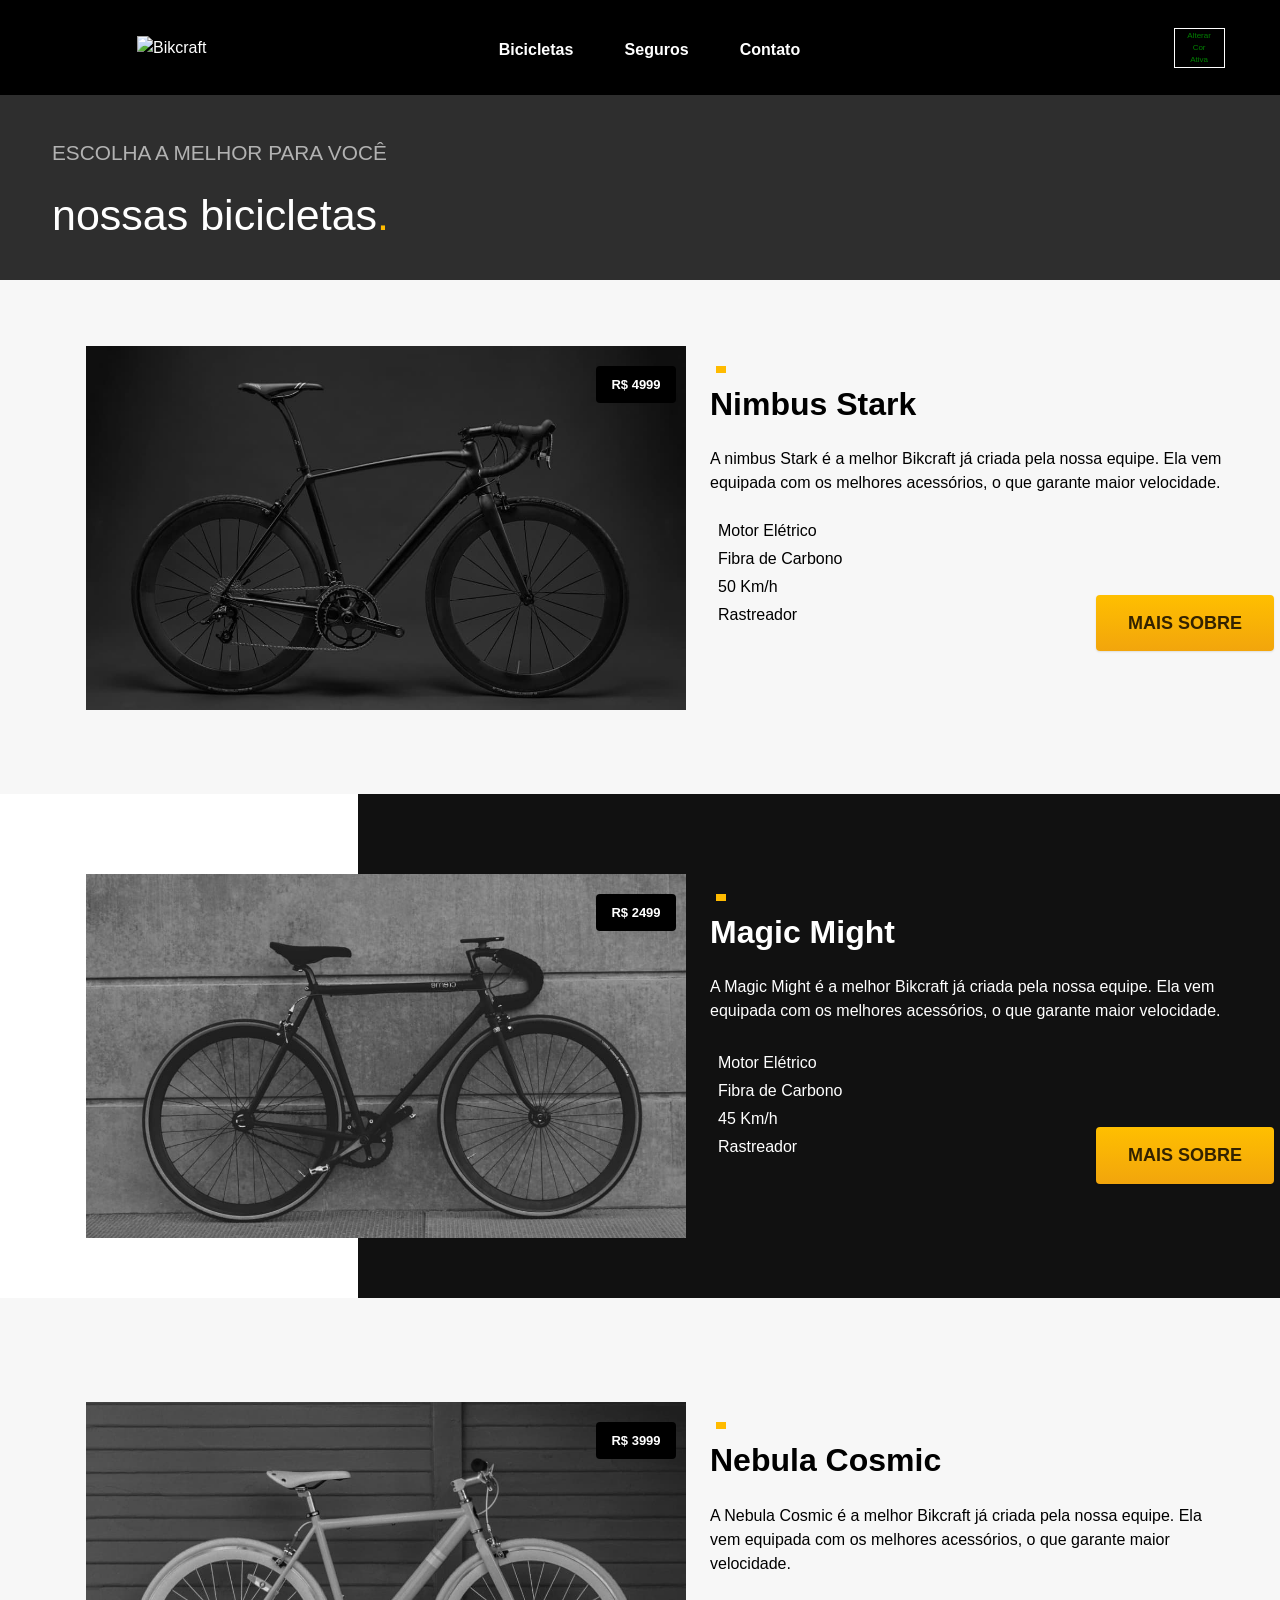
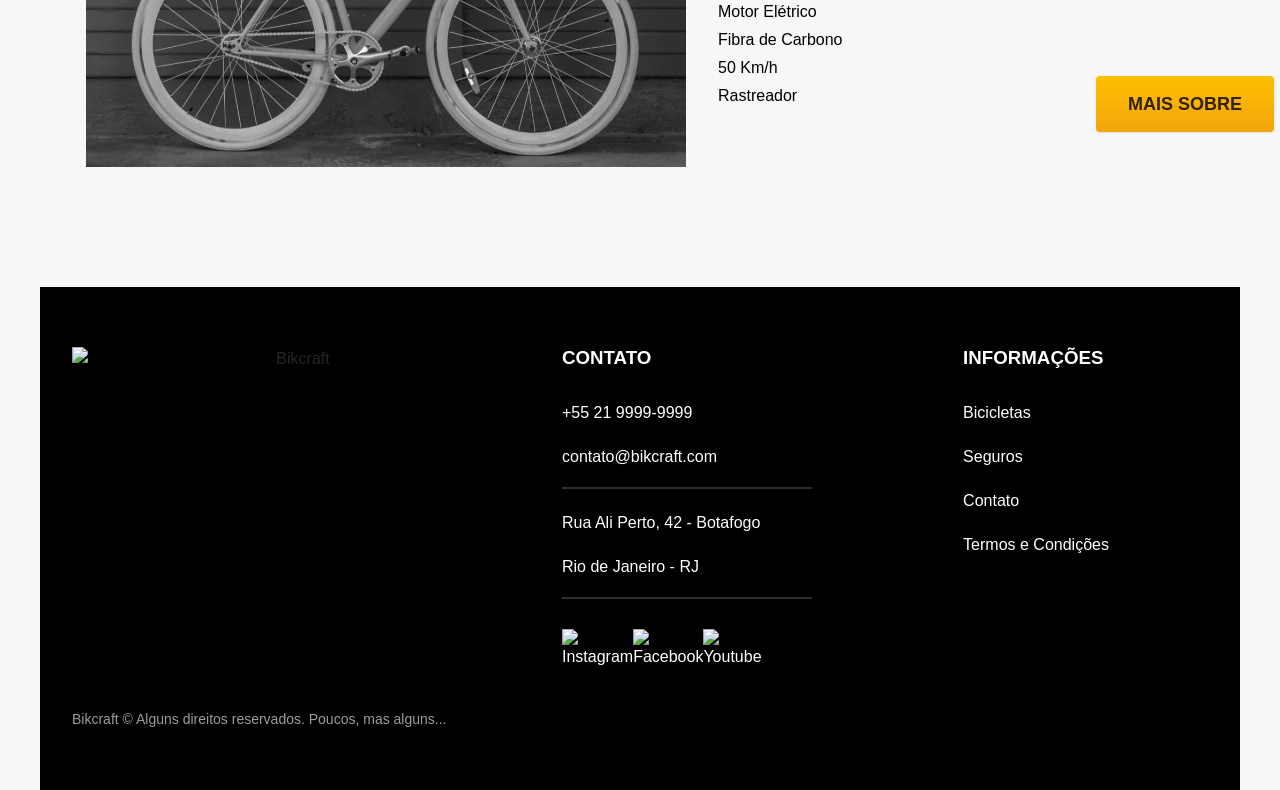
==== commit cdca7862: "Atualizando ex 6 e 7 e concluindo" ====
--- a/bicicletas.html
+++ b/bicicletas.html
@@ -8,7 +8,9 @@
     <meta name="viewport" content="width=device-width, initial-scale=1">
     <link href="https://cdn.jsdelivr.net/npm/bootstrap@5.3.0-alpha3/dist/css/bootstrap.min.css" rel="stylesheet"
         integrity="sha384-KK94CHFLLe+nY2dmCWGMq91rCGa5gtU4mk92HdvYe+M/SXH301p5ILy+dN9+nJOZ" crossorigin="anonymous">
+        
     <link rel="stylesheet" href="assets/styles/bikcraft.css">
+    <link rel="stylesheet" href="assets/styles/btntema.css">
     
 </head>
 
@@ -23,7 +25,7 @@
     
 
             <div class="row col-6 logo col-sm-12 col-md-8 col-lg-4 header container-img">
-                <a href="./">
+                <a href="./bikcraft.html">
                     <img class="logo col-sm-12 col-md-8 col-lg-4"
                         src="https://www.origamid.com/projetos/bikcraft/img/bikcraft.svg" alt="Bikcraft">
                 </a>
@@ -35,6 +37,9 @@
                 <li><a href="./contato.html">Contato</a></li>
             </ul>
 
+
+            <button class="btnEscolheTema" onclick="trocarCorAtiva()">Alterar Cor Ativa</button>
+
         </header>
     </div>
 
@@ -47,7 +52,7 @@
 
                     <p class="col-sm-12 col-md-4 col-lg-12 font-2-1-b cor5 text-init">ESCOLHA A MELHOR PARA VOCÊ</p>
 
-                    <h1 class="font-1-xx1 cor-0">nossas bicicletas<span class="cor-p1">.</span></h1>
+                    <h1 class="font-1-xx1 cor-0">nossas bicicletas<span class="cor-p1 btntema cor-p1-green">.</span></h1>
 
                 </div>
             </section>
@@ -66,7 +71,7 @@
             </section>
 
             <section class="product-description">
-                <div class="dot"></div>
+                <div class="dot btntema dot-green"></div>
                 <div class="desc">
                     <h3 class="h3-ttl">Nimbus Stark</h3>
                     <p class="description"> A nimbus Stark é a melhor Bikcraft já criada pela nossa equipe. Ela vem equipada com os melhores
@@ -83,7 +88,7 @@
                 </ul>
                 </form>
                 
-                <button class="botao col-12 btn-sobre" onclick="sobre(1)">MAIS SOBRE</button>
+                <button class="botao col-12 btn-sobre btntema botao-green btn-active-green" onclick="sobre(1)">MAIS SOBRE</button>
             </section>
 
 
@@ -104,7 +109,7 @@
 
             <section class="product-description">
 
-                <div class="dot"></div>
+                <div class="dot btntema dot-green"></div>
                 <div class="desc">
                     <h3 class="h3-ttl2">Magic Might</h3>
                     <p class="description2"> A Magic Might é a melhor Bikcraft já criada pela nossa equipe. Ela vem equipada com os melhores acessórios, o que garante maior velocidade.</p>
@@ -120,7 +125,7 @@
                     
                 </ul>
                 </form>
-                <button class="botao col-12 btn-sobre" onclick="sobre(2)">MAIS SOBRE</button>
+                <button class="botao col-12 btn-sobre btntema botao-green btn-active-green" onclick="sobre(2)">MAIS SOBRE</button>
         
          </section>
     </div> 
@@ -140,7 +145,7 @@
             </section>
 
             <section class="product-description">
-                <div class="dot"></div>
+                <div class="dot btntema dot-green"></div>
                 <div class="desc">
                     <h3 class="h3-ttl">Nebula Cosmic</h3>
                     <p class="description"> A Nebula Cosmic é a melhor Bikcraft já criada pela nossa equipe. Ela vem equipada com os melhores acessórios, o que garante maior velocidade.</p>
@@ -156,7 +161,7 @@
                 </ul>
                 </form>
                 
-                <button class="botao col-12 btn-sobre" onclick="sobre(3)">MAIS SOBRE</button>
+                <button class="botao col-12 btn-sobre btntema botao-green btn-active-green" onclick="sobre(3)">MAIS SOBRE</button>
             </section>
 
 
--- a/assets/styles/bikcraft.css
+++ b/assets/styles/bikcraft.css
@@ -1,5 +1,3 @@
-
-
 :root {
     --black: #000;
     --text-1: #fff;
@@ -139,7 +137,7 @@
 header {
     display: block !important;
     flex-wrap: wrap;
-    gap: 20px;
+    gap: 50px;
     justify-content: space-between;
     align-items: center;
     background-color: var(--black) !important;
@@ -210,8 +208,9 @@
     display: flex;
     flex-direction: inline;
     justify-content: space-between;
-    width: 320px;
-    margin-right: 100px;
+    width: auto;
+    gap: 4vw;
+    margin-right: 20vw;
     font-weight: bold;
 }
 
@@ -219,8 +218,8 @@
 ul {
     display: flex;
     flex-direction: row;
-    width: 320px;
-    margin-right: 10px;
+    width: auto;
+    margin-right: 0px;
 }
 
 li {    
@@ -566,20 +565,6 @@
 }
 
 
-
-
-
-
-
-
-
-
-
-
-
-
-
-
 .footer {
     display: grid;
     grid-template-columns: 3fr 5fr 4fr;
@@ -649,9 +634,6 @@
 }
 
 
-
-
-
 .product-description {
     display: block;
     justify-content: column;
@@ -690,6 +672,7 @@
     display: flex;
     justify-content: center;
     position: relative;
+   
 }
 
 .price {
@@ -764,13 +747,13 @@
     margin: 4px 0 0 0;
     width: 200px;
     color: var(--black) !important;
-},
+}
 
 
 .sobre {
     display: flex;
     justify-content: column;
-    margin-top: 140px;
+    margin-top: 20px;
 }
 
 .btn-sobre {
@@ -788,5 +771,14 @@
 
 .bicicletas-bg {
     display: flex;
-    background: linear-gradient(to left, var(--cor-10)   1000px, var(--cor-1) 0px);
+    background: linear-gradient(to right, var(--cor-0) 30%, var(--cor-11) 0%);
+}
+
+.btnEscolheTema {
+    background-color: transparent !important;
+    border: 1px solid white;
+    color: green;
+    font-size: .5rem;
+    width: 4vw;
+    margin: 0 auto;
 }
--- a/assets/styles/btntema.css
+++ b/assets/styles/btntema.css
@@ -0,0 +1,44 @@
+.btntema .btn-active-green {
+    background-color: #06bc37;
+    cursor: pointer;
+    color: var(--black);
+    width: 1180px;
+    height: 44px;
+    border: none;
+    border-radius: 4px;
+    font-weight: 600;
+    text-transform: uppercase;
+    box-shadow: 0 1px 2px rgba(0, 0, 0, 0.1);
+    font-size: 1rem;
+}
+
+.btntema .text-yellow-green {
+    color: black;
+}
+
+.btntema .botao-green {
+    display: inline-block;
+    padding: 16px 32px;
+    background: #06bc37 !important;
+    border-radius: 4px;
+    box-shadow: 0 1px 2px rgba(0, 0, 0, 0.1);
+    text-transform: uppercase;
+    color: var(--cor-p5);
+    font: 600 1.125rem/1.35 "Poppins", sans-serif;
+    max-width: max-content;
+    cursor: pointer;
+    height: auto;
+}
+
+.btntema .dot-green {
+    display: flex;
+    flex-direction: left;
+    width: 10px !important;
+    height: 7px !important;
+    background: #06bc37;
+    margin-left: 30px !important;
+}
+
+.btntema .cor-p1-green {
+    color: #06bc37;
+}
